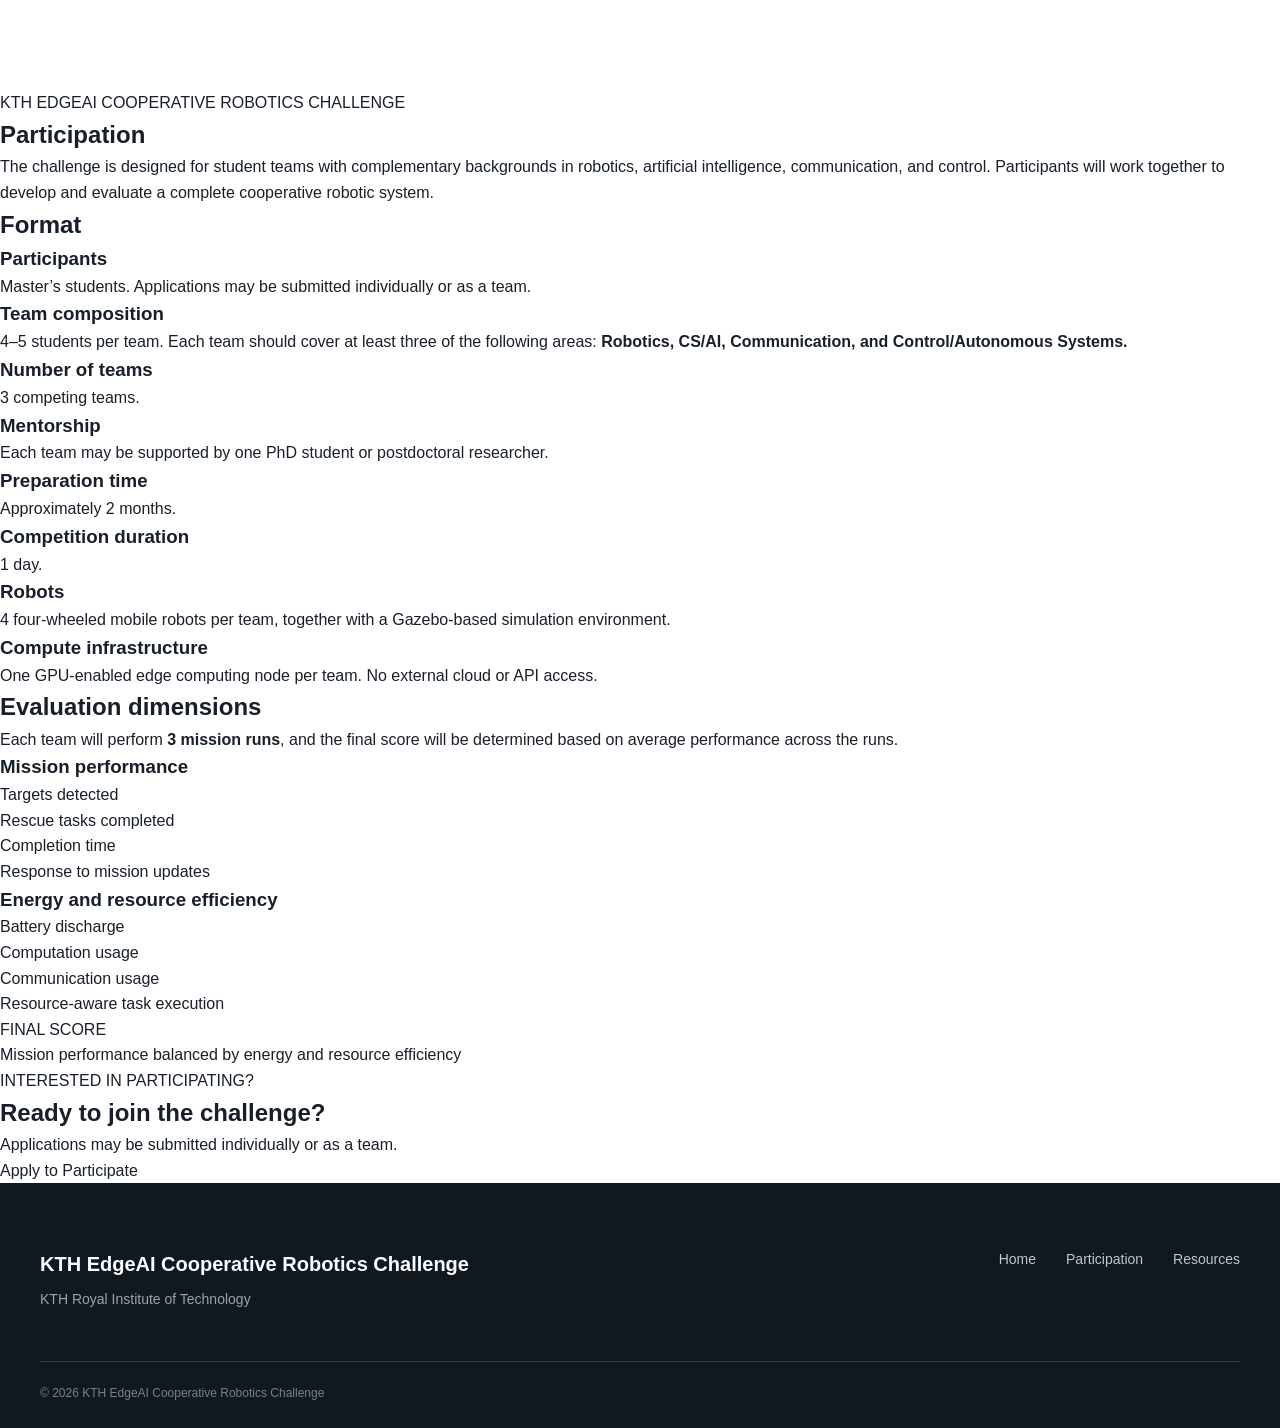
==== participation.html @ 6d17b7ab "Create participation.html" ====
<!DOCTYPE html>
<html lang="en">

<head>
    <meta charset="UTF-8">

    <meta name="viewport"
          content="width=device-width, initial-scale=1.0">

    <title>Participation | KTH EdgeAI Cooperative Robotics Challenge</title>

    <meta name="description"
          content="Participation information for the KTH EdgeAI Cooperative Robotics Challenge.">

    <link rel="stylesheet" href="style.css">
</head>


<body class="inner-page">


<!-- =========================================================
     Header / Navigation
========================================================= -->

<header class="inner-header">

    <div class="nav-container">

        <a href="index.html" class="brand">

            <span class="brand-main">
                KTH
            </span>

            <span class="brand-sub">
                EdgeAI Cooperative<br>
                Robotics Challenge
            </span>

        </a>


        <nav class="main-nav">

            <a href="index.html">
                Home
            </a>

            <a href="participation.html"
               class="active">
                Participation
            </a>

            <a href="resources.html">
                Resources
            </a>

            <a href="apply.html"
               class="apply-button">
                Apply
            </a>

        </nav>

    </div>

</header>



<!-- =========================================================
     Participation Hero
========================================================= -->

<section class="participation-hero">

    <div class="participation-container">

        <p class="page-kicker">
            KTH EDGEAI COOPERATIVE ROBOTICS CHALLENGE
        </p>

        <h1>
            Participation
        </h1>

        <p class="participation-lead">
            The challenge is designed for student teams with complementary
            backgrounds in robotics, artificial intelligence, communication,
            and control. Participants will work together to develop and evaluate
            a complete cooperative robotic system.
        </p>

    </div>

</section>



<!-- =========================================================
     Participation Main Content
========================================================= -->

<main>

    <section class="participation-content">

        <div class="participation-container">

            <div class="participation-grid">


                <!-- =================================================
                     LEFT: FORMAT
                ================================================== -->

                <section class="participation-panel format-panel">

                    <h2>
                        Format
                    </h2>


                    <div class="format-item">

                        <h3>
                            Participants
                        </h3>

                        <p>
                            Master’s students. Applications may be submitted
                            individually or as a team.
                        </p>

                    </div>


                    <div class="format-item">

                        <h3>
                            Team composition
                        </h3>

                        <p>
                            4–5 students per team. Each team should cover at least
                            three of the following areas:
                            <strong>
                                Robotics, CS/AI, Communication,
                                and Control/Autonomous Systems.
                            </strong>
                        </p>

                    </div>


                    <div class="format-item">

                        <h3>
                            Number of teams
                        </h3>

                        <p>
                            3 competing teams.
                        </p>

                    </div>


                    <div class="format-item">

                        <h3>
                            Mentorship
                        </h3>

                        <p>
                            Each team may be supported by one PhD student
                            or postdoctoral researcher.
                        </p>

                    </div>


                    <div class="format-item">

                        <h3>
                            Preparation time
                        </h3>

                        <p>
                            Approximately 2 months.
                        </p>

                    </div>


                    <div class="format-item">

                        <h3>
                            Competition duration
                        </h3>

                        <p>
                            1 day.
                        </p>

                    </div>


                    <div class="format-item">

                        <h3>
                            Robots
                        </h3>

                        <p>
                            4 four-wheeled mobile robots per team, together with
                            a Gazebo-based simulation environment.
                        </p>

                    </div>


                    <div class="format-item">

                        <h3>
                            Compute infrastructure
                        </h3>

                        <p>
                            One GPU-enabled edge computing node per team.
                            No external cloud or API access.
                        </p>

                    </div>

                </section>



                <!-- =================================================
                     RIGHT: EVALUATION
                ================================================== -->

                <section class="participation-panel evaluation-panel">

                    <h2>
                        Evaluation dimensions
                    </h2>


                    <p class="evaluation-intro">
                        Each team will perform
                        <strong>3 mission runs</strong>,
                        and the final score will be determined based on
                        average performance across the runs.
                    </p>


                    <!-- Mission performance -->

                    <div class="evaluation-card mission-card">

                        <h3>
                            Mission performance
                        </h3>

                        <ul>
                            <li>Targets detected</li>
                            <li>Rescue tasks completed</li>
                            <li>Completion time</li>
                            <li>Response to mission updates</li>
                        </ul>

                    </div>


                    <!-- Energy -->

                    <div class="evaluation-card energy-card">

                        <h3>
                            Energy and resource efficiency
                        </h3>

                        <ul>
                            <li>Battery discharge</li>
                            <li>Computation usage</li>
                            <li>Communication usage</li>
                            <li>Resource-aware task execution</li>
                        </ul>

                    </div>


                    <div class="score-box">

                        <p class="score-label">
                            FINAL SCORE
                        </p>

                        <p class="score-text">
                            Mission performance balanced by
                            energy and resource efficiency
                        </p>

                    </div>

                </section>


            </div>

        </div>

    </section>



    <!-- =====================================================
         Apply CTA
    ====================================================== -->

    <section class="participation-cta">

        <div class="participation-container">

            <div class="cta-content">

                <div>

                    <p class="page-kicker">
                        INTERESTED IN PARTICIPATING?
                    </p>

                    <h2>
                        Ready to join the challenge?
                    </h2>

                    <p>
                        Applications may be submitted individually or as a team.
                    </p>

                </div>


                <a href="apply.html"
                   class="cta-button">
                    Apply to Participate
                </a>

            </div>

        </div>

    </section>

</main>



<!-- =========================================================
     Footer
========================================================= -->

<footer class="site-footer">

    <div class="footer-container">


        <div class="footer-brand">

            <h3>
                KTH EdgeAI Cooperative Robotics Challenge
            </h3>

            <p>
                KTH Royal Institute of Technology
            </p>

        </div>


        <div class="footer-links">

            <a href="index.html">
                Home
            </a>

            <a href="participation.html">
                Participation
            </a>

            <a href="resources.html">
                Resources
            </a>

        </div>


    </div>


    <div class="footer-bottom">
        © 2026 KTH EdgeAI Cooperative Robotics Challenge
    </div>

</footer>


</body>

</html>
---- style.css ----
/* =========================================================
   Base
========================================================= */

* {
    margin: 0;
    padding: 0;
    box-sizing: border-box;
}


html {
    scroll-behavior: smooth;
}


body {
    font-family: Arial, Helvetica, sans-serif;

    color: #17202a;

    background: #ffffff;

    line-height: 1.6;
}


img {
    max-width: 100%;
    display: block;
}


a {
    color: inherit;
    text-decoration: none;
}



/* =========================================================
   Header / Navigation
========================================================= */

.site-header {
    position: absolute;

    top: 0;
    left: 0;

    width: 100%;

    z-index: 100;

    border-bottom:
        1px solid rgba(255, 255, 255, 0.22);
}


.nav-container {
    max-width: 1280px;

    margin: 0 auto;

    padding: 22px 40px;

    display: flex;

    align-items: center;

    justify-content: space-between;
}



/* Brand */

.brand {
    display: flex;

    align-items: center;

    gap: 15px;

    color: #ffffff;
}


.brand-main {
    font-size: 29px;

    font-weight: 800;

    letter-spacing: -1px;
}


.brand-sub {
    padding-left: 15px;

    border-left:
        1px solid rgba(255, 255, 255, 0.55);

    font-size: 13px;

    font-weight: 500;

    line-height: 1.3;
}



/* Navigation */

.main-nav {
    display: flex;

    align-items: center;

    gap: 34px;
}


.main-nav a {
    color: rgba(255, 255, 255, 0.9);

    font-size: 14px;

    font-weight: 600;

    transition: opacity 0.2s ease;
}


.main-nav a:hover {
    opacity: 0.7;
}


.main-nav .active {
    color: #ffffff;
}


.main-nav .apply-button {
    padding: 10px 20px;

    border:
        1px solid rgba(255, 255, 255, 0.85);

    border-radius: 3px;

    transition:
        background 0.2s ease,
        color 0.2s ease;
}


.main-nav .apply-button:hover {
    background: #ffffff;

    color: #17202a;

    opacity: 1;
}



/* =========================================================
   Hero
========================================================= */

.hero {
    position: relative;

    min-height: 720px;

    display: flex;

    align-items: center;

    background-image:
        url("images/hero.png");

    background-size: cover;

    background-position: center;
}


.hero-overlay {
    position: absolute;

    inset: 0;

    background:
        linear-gradient(
            90deg,
            rgba(5, 18, 33, 0.90) 0%,
            rgba(5, 18, 33, 0.70) 42%,
            rgba(5, 18, 33, 0.25) 75%,
            rgba(5, 18, 33, 0.10) 100%
        );
}


.hero-container {
    position: relative;

    z-index: 2;

    width: 100%;

    max-width: 1280px;

    margin: 0 auto;

    padding:
        145px 40px 90px;
}


.hero-content {
    max-width: 760px;
}


.hero-kicker {
    margin-bottom: 18px;

    color:
        rgba(255, 255, 255, 0.72);

    font-size: 13px;

    font-weight: 700;

    letter-spacing: 2.2px;
}


.hero h1 {
    color: #ffffff;

    font-size:
        clamp(52px, 5.6vw, 84px);

    line-height: 1;

    letter-spacing: -3px;

    font-weight: 700;
}


.hero-description {
    max-width: 650px;

    margin-top: 28px;

    color:
        rgba(255, 255, 255, 0.88);

    font-size: 19px;

    line-height: 1.65;
}


.hero-button {
    display: inline-block;

    margin-top: 34px;

    padding:
        14px 24px;

    background: #ffffff;

    color: #17202a;

    font-size: 14px;

    font-weight: 700;

    border-radius: 3px;

    transition:
        transform 0.2s ease,
        background 0.2s ease;
}


.hero-button:hover {
    transform:
        translateY(-2px);

    background: #f0f2f4;
}



/* =========================================================
   General content
========================================================= */

.content-section {
    padding:
        85px 40px 110px;
}


.content-grid {
    max-width: 1280px;

    margin: 0 auto;

    display: grid;

    grid-template-columns:
        minmax(0, 2.5fr)
        minmax(280px, 0.8fr);

    gap: 70px;
}


.section-label {
    margin-bottom: 18px;

    color: #687583;

    font-size: 12px;

    font-weight: 800;

    letter-spacing: 2.1px;
}



/* =========================================================
   Challenge
========================================================= */

.challenge-section {
    width: 100%;
}


.challenge-layout {
    display: grid;

    grid-template-columns:
        minmax(0, 1.1fr)
        minmax(300px, 0.9fr);

    gap: 46px;

    align-items: center;
}



/* Challenge text */

.challenge-text {
    max-width: none;

    padding: 30px 32px;

    background: #f4f7fb;

    border: 1px solid #cfdcf0;

    border-radius: 14px;
}

.challenge-overview {
    margin: 0 0 18px;

    color: #1f2933;

    font-size: 16px;

    line-height: 1.55;
}

.challenge-list {
    margin: 0;

    padding-left: 22px;

    color: #1f2933;

    font-size: 15px;

    line-height: 1.5;
}

.challenge-list li {
    margin-bottom: 11px;

    padding-left: 5px;
}

.challenge-list li::marker {
    font-size: 1.15em;
}

.challenge-note {
    margin-top: 22px;

    color: #1f2933;

    font-size: 14px;

    line-height: 1.55;
}


/* Challenge image */

.challenge-image-block {
    width: 100%;

    align-self: center;
}


.challenge-image {
    width: 100%;

    max-width: 430px;

    margin-left: auto;

    height: auto;

    object-fit: contain;
}


.image-caption {
    max-width: 430px;

    margin:
        10px 0 0 auto;

    color: #637181;

    text-align: center;

    font-size: 12px;

    font-weight: 600;

    line-height: 1.4;
}



/* =========================================================
   Technical Architecture
========================================================= */

.architecture-section {
    margin-top: 80px;
    padding-top: 65px;

    border-top: 1px solid #dfe4e8;
}


/* 2 × 2 layout */

.architecture-grid {
    display: grid;

    grid-template-columns: repeat(2, minmax(0, 1fr));

    gap: 22px;

    align-items: stretch;
}


/* Cards */

.architecture-card {
    padding: 24px 26px;

    background: #f4f7fb;

    border: 1px solid #cfdbef;

    border-radius: 12px;

    min-height: 210px;
}


.architecture-card h3 {
    margin-bottom: 14px;

    color: #315f9c;

    font-size: 19px;

    font-weight: 700;

    line-height: 1.3;
}


.architecture-card:nth-child(2) h3 {
    color: #4f7b3a;
}


.architecture-card:nth-child(3) h3 {
    color: #6d3ba3;
}


.architecture-card ul {
    margin: 0;

    padding-left: 22px;

    color: #26313a;

    font-size: 14px;

    line-height: 1.55;
}


.architecture-card li {
    margin-bottom: 9px;

    padding-left: 3px;
}


.architecture-card li:last-child {
    margin-bottom: 0;
}


/* Figure */

.architecture-figure {
    display: flex;

    align-items: center;

    justify-content: center;

    padding: 20px;

    background: #f7f8f9;

    border: 1px solid #e0e5e8;

    border-radius: 12px;
}


.architecture-image {
    width: 100%;

    max-width: 520px;

    height: auto;

    display: block;
}


/* Responsive */

@media (max-width: 850px) {

    .architecture-grid {
        grid-template-columns: 1fr;
    }

    .architecture-card {
        min-height: auto;
    }

}


/* =========================================================
   Latest News
========================================================= */

.news-column {
    padding-left: 45px;

    border-left:
        1px solid #dfe4e8;
}


.news-header {
    margin-bottom: 12px;
}


.news-column h2 {
    color: #17202a;

    font-size: 39px;

    font-weight: 700;

    line-height: 1.1;

    letter-spacing: -1.4px;
}


.news-item {
    padding:
        33px 0;

    border-bottom:
        1px solid #dfe4e8;
}


.news-date {
    margin-bottom: 9px;

    color: #727f8b;

    font-size: 11px;

    font-weight: 800;

    letter-spacing: 1.7px;
}


.news-item h3 {
    margin-bottom: 12px;

    color: #17202a;

    font-size: 20px;

    font-weight: 650;

    line-height: 1.35;
}


.news-item p:last-child {
    color: #66717b;

    font-size: 14px;

    line-height: 1.65;
}



/* =========================================================
   Timeline
========================================================= */

.timeline-section {
    padding:
        95px 40px 115px;

    background: #f3f5f6;
}


.timeline-container {
    max-width: 1280px;

    margin: 0 auto;
}


.timeline-heading {
    max-width: 600px;
}


.timeline-heading h2 {
    color: #17202a;

    font-size:
        clamp(38px, 4vw, 54px);

    font-weight: 650;

    line-height: 1.1;

    letter-spacing: -1.5px;
}


.timeline-heading > p:last-child {
    margin-top: 18px;

    color: #626d75;

    font-size: 17px;
}


.timeline {
    position: relative;

    margin-top: 70px;

    display: grid;

    grid-template-columns:
        repeat(5, 1fr);

    gap: 25px;
}


.timeline::before {
    content: "";

    position: absolute;

    top: 7px;

    left: 6px;

    right: 6px;

    height: 1px;

    background: #adb5bc;
}


.timeline-item {
    position: relative;

    padding-top: 38px;
}


.timeline-dot {
    position: absolute;

    top: 0;

    left: 0;

    width: 15px;

    height: 15px;

    background: #17202a;

    border:
        4px solid #f3f5f6;

    outline:
        1px solid #17202a;

    border-radius: 50%;
}


.timeline-month {
    margin-bottom: 10px;

    color: #6b747d;

    font-size: 12px;

    font-weight: 800;

    letter-spacing: 1.5px;
}


.timeline-item h3 {
    margin-bottom: 10px;

    color: #17202a;

    font-size: 19px;

    font-weight: 650;
}


.timeline-item p:last-child {
    color: #667079;

    font-size: 14px;

    line-height: 1.6;
}



/* =========================================================
   Footer
========================================================= */

.site-footer {
    padding:
        65px 40px 25px;

    background: #101820;

    color: #ffffff;
}


.footer-container {
    max-width: 1280px;

    margin: 0 auto;

    padding-bottom: 50px;

    display: flex;

    align-items: flex-start;

    justify-content: space-between;
}


.footer-brand h3 {
    margin-bottom: 8px;

    font-size: 20px;

    font-weight: 650;
}


.footer-brand p {
    color:
        rgba(255, 255, 255, 0.6);

    font-size: 14px;
}


.footer-links {
    display: flex;

    gap: 30px;
}


.footer-links a {
    color:
        rgba(255, 255, 255, 0.75);

    font-size: 14px;
}


.footer-links a:hover {
    color: #ffffff;
}


.footer-bottom {
    max-width: 1280px;

    margin: 0 auto;

    padding-top: 22px;

    border-top:
        1px solid rgba(255, 255, 255, 0.15);

    color:
        rgba(255, 255, 255, 0.45);

    font-size: 12px;
}



/* =========================================================
   Responsive - tablet
========================================================= */

@media (max-width: 1050px) {

    .content-grid {
        grid-template-columns: 1fr;

        gap: 70px;
    }


    .news-column {
        padding-left: 0;

        padding-top: 55px;

        border-left: none;

        border-top:
            1px solid #dfe4e8;
    }


.challenge-layout {
    display: grid;

    grid-template-columns: 1.05fr 0.95fr;

    gap: 36px;

    align-items: center;
}


    .challenge-image {
        max-width: 390px;
    }


    .image-caption {
        max-width: 390px;
    }

}



/* =========================================================
   Responsive - smaller tablet
========================================================= */

@media (max-width: 800px) {

    .nav-container {
        padding:
            20px 24px;
    }


    .brand-sub {
        display: none;
    }


    .main-nav {
        gap: 18px;
    }


    .hero-container {
        padding-left: 24px;

        padding-right: 24px;
    }


    .content-section {
        padding-left: 24px;

        padding-right: 24px;
    }


    .challenge-layout {
        grid-template-columns: 1fr;

        gap: 32px;
    }


    .challenge-image {
        max-width: 600px;

        margin-left: 0;
    }


    .image-caption {
        max-width: 600px;

        margin-left: 0;
    }


    .timeline {
        grid-template-columns: 1fr;

        gap: 34px;
    }


    .timeline::before {
        top: 0;

        bottom: 0;

        left: 7px;

        right: auto;

        width: 1px;

        height: auto;
    }


    .timeline-item {
        padding-top: 0;

        padding-left: 42px;
    }


    .timeline-dot {
        top: 3px;

        left: 0;
    }

}



/* =========================================================
   Responsive - mobile
========================================================= */

@media (max-width: 620px) {

    .site-header {
        position: relative;

        background: #101820;
    }


    .nav-container {
        align-items: flex-start;

        gap: 20px;
    }


    .main-nav {
        flex-wrap: wrap;

        justify-content: flex-end;

        gap:
            12px 15px;
    }


    .main-nav a {
        font-size: 12px;
    }


    .main-nav .apply-button {
        padding:
            7px 13px;
    }


    .hero {
        min-height: 610px;
    }


    .hero-container {
        padding-top: 85px;

        padding-bottom: 70px;
    }


    .hero h1 {
        font-size: 48px;

        letter-spacing: -2px;
    }


    .hero-description {
        font-size: 17px;
    }


    .content-section {
        padding-top: 70px;

        padding-bottom: 80px;
    }


    .architecture-section {
        margin-top: 65px;

        padding-top: 55px;
    }


    .architecture-image-wrapper {
        padding: 12px;
    }


    .timeline-section {
        padding:
            75px 24px 85px;
    }


    .footer-container {
        flex-direction: column;

        gap: 35px;
    }

}
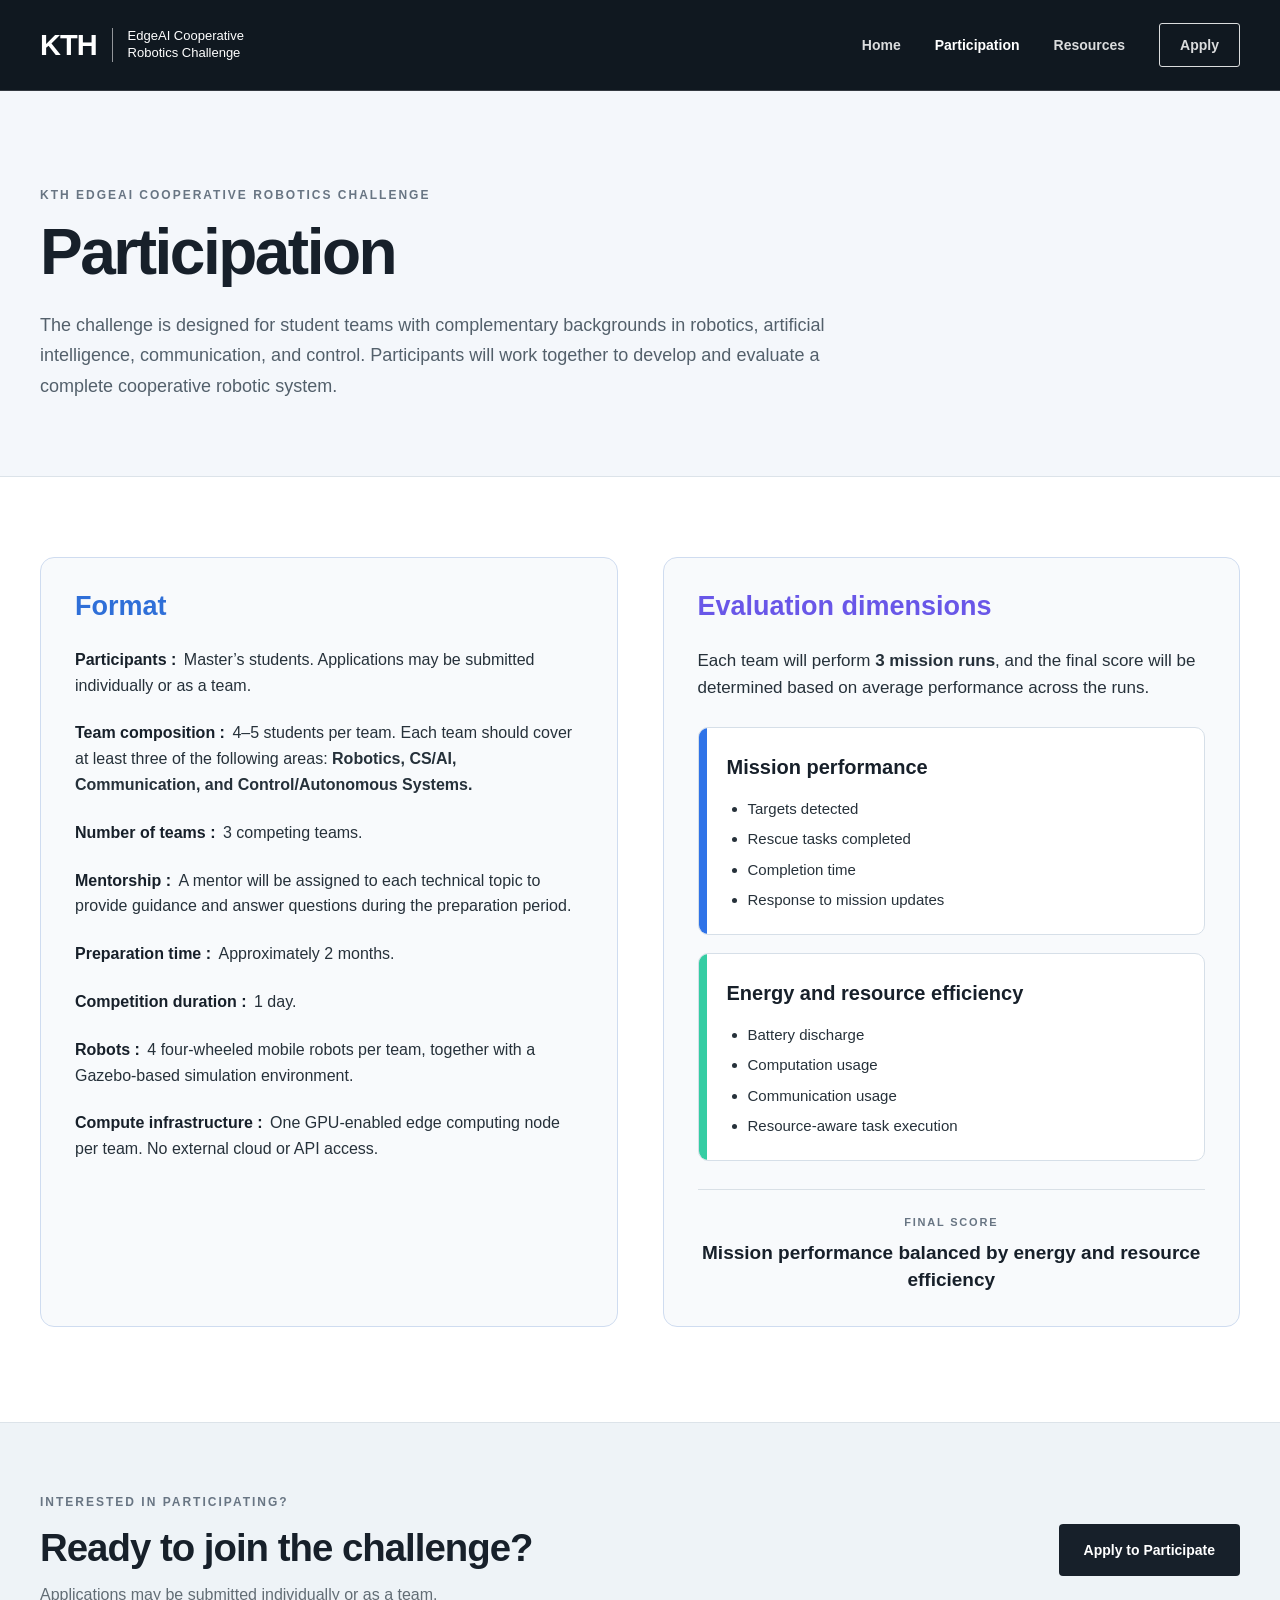
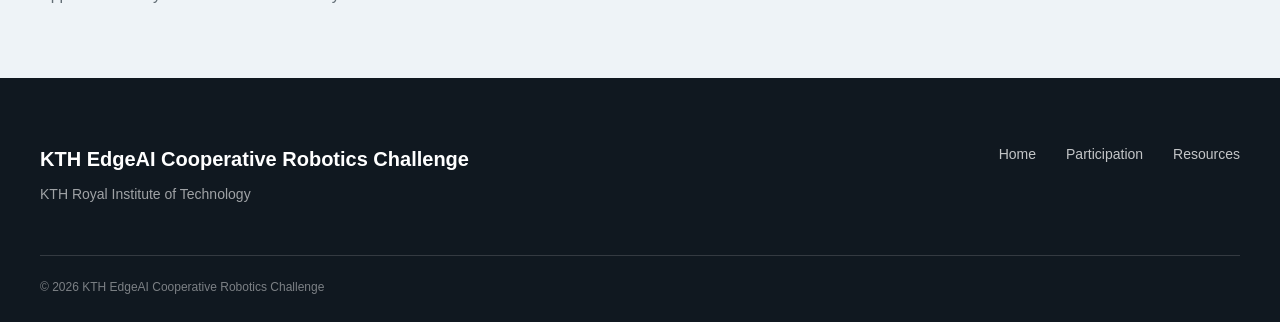
==== commit 1889a14d: "Update participation.html" ====
--- a/participation.html
+++ b/participation.html
@@ -174,8 +174,7 @@
                         </h3>
 
                         <p>
-                            Each team may be supported by one PhD student
-                            or postdoctoral researcher.
+                            A mentor will be assigned to each technical topic to provide guidance and answer questions during the preparation period. 
                         </p>
 
                     </div>
--- a/style.css
+++ b/style.css
@@ -1136,3 +1136,801 @@
     }
 
 }
+
+/* =========================================================
+   Participation Page
+========================================================= */
+
+.inner-page {
+    background: #ffffff;
+}
+
+
+/* =========================================================
+   Inner page navigation
+========================================================= */
+
+.inner-header {
+    width: 100%;
+
+    background: #101820;
+
+    border-bottom:
+        1px solid rgba(255, 255, 255, 0.15);
+}
+
+
+.inner-header .brand {
+    color: #ffffff;
+}
+
+
+.inner-header .main-nav a {
+    color: rgba(255, 255, 255, 0.85);
+}
+
+
+.inner-header .main-nav .active {
+    color: #ffffff;
+}
+
+
+/* =========================================================
+   Participation hero
+========================================================= */
+
+.participation-hero {
+    padding:
+        95px 40px 75px;
+
+    background: #f4f7fb;
+
+    border-bottom:
+        1px solid #dce3e9;
+}
+
+
+.participation-container {
+    max-width: 1280px;
+
+    margin: 0 auto;
+}
+
+
+.page-kicker {
+    margin-bottom: 14px;
+
+    color: #687583;
+
+    font-size: 12px;
+
+    font-weight: 800;
+
+    letter-spacing: 2px;
+}
+
+
+.participation-hero h1 {
+    color: #17202a;
+
+    font-size:
+        clamp(48px, 5vw, 72px);
+
+    line-height: 1;
+
+    font-weight: 700;
+
+    letter-spacing: -2.5px;
+}
+
+
+.participation-lead {
+    max-width: 820px;
+
+    margin-top: 26px;
+
+    color: #53606b;
+
+    font-size: 18px;
+
+    line-height: 1.7;
+}
+
+
+/* =========================================================
+   Participation content
+========================================================= */
+
+.participation-content {
+    padding:
+        80px 40px 95px;
+}
+
+
+.participation-grid {
+    display: grid;
+
+    grid-template-columns:
+        minmax(0, 1fr)
+        minmax(0, 1fr);
+
+    gap: 45px;
+
+    align-items: stretch;
+}
+
+
+/* Main panels */
+
+.participation-panel {
+    padding:
+        32px 34px;
+
+    background: #f8fafc;
+
+    border:
+        1px solid #cfdcf0;
+
+    border-radius: 14px;
+}
+
+
+.participation-panel > h2 {
+    margin-bottom: 24px;
+
+    font-size: 27px;
+
+    font-weight: 700;
+
+    line-height: 1.2;
+}
+
+
+.format-panel > h2 {
+    color: #2f6fd8;
+}
+
+
+.evaluation-panel > h2 {
+    color: #6957e8;
+}
+
+
+/* =========================================================
+   Format
+========================================================= */
+
+.format-item {
+    margin-bottom: 22px;
+}
+
+
+.format-item:last-child {
+    margin-bottom: 0;
+}
+
+
+.format-item h3 {
+    display: inline;
+
+    color: #17202a;
+
+    font-size: 16px;
+
+    font-weight: 700;
+}
+
+
+.format-item h3::after {
+    content: ":";
+}
+
+
+.format-item p {
+    display: inline;
+
+    margin-left: 3px;
+
+    color: #26313a;
+
+    font-size: 16px;
+
+    line-height: 1.55;
+}
+
+
+/* =========================================================
+   Evaluation
+========================================================= */
+
+.evaluation-intro {
+    margin-bottom: 26px;
+
+    color: #26313a;
+
+    font-size: 17px;
+
+    line-height: 1.6;
+}
+
+
+.evaluation-card {
+    position: relative;
+
+    margin-bottom: 18px;
+
+    padding:
+        23px 25px 23px 28px;
+
+    background: #ffffff;
+
+    border:
+        1px solid #d6dfe8;
+
+    border-radius: 10px;
+
+    overflow: hidden;
+}
+
+
+.evaluation-card::before {
+    content: "";
+
+    position: absolute;
+
+    top: 0;
+
+    bottom: 0;
+
+    left: 0;
+
+    width: 8px;
+}
+
+
+.mission-card::before {
+    background: #2f73e8;
+}
+
+
+.energy-card::before {
+    background: #35cda3;
+}
+
+
+.evaluation-card h3 {
+    margin-bottom: 14px;
+
+    color: #17202a;
+
+    font-size: 20px;
+
+    font-weight: 700;
+}
+
+
+.evaluation-card ul {
+    margin: 0;
+
+    padding-left: 21px;
+
+    color: #26313a;
+
+    font-size: 15px;
+
+    line-height: 1.55;
+}
+
+
+.evaluation-card li {
+    margin-bottom: 7px;
+}
+
+
+.evaluation-card li:last-child {
+    margin-bottom: 0;
+}
+
+
+/* Final score */
+
+.score-box {
+    margin-top: 28px;
+
+    padding-top: 24px;
+
+    border-top:
+        1px solid #d9e0e6;
+
+    text-align: center;
+}
+
+
+.score-label {
+    margin-bottom: 7px;
+
+    color: #687583;
+
+    font-size: 11px;
+
+    font-weight: 800;
+
+    letter-spacing: 1.8px;
+}
+
+
+.score-text {
+    max-width: 500px;
+
+    margin: 0 auto;
+
+    color: #17202a;
+
+    font-size: 19px;
+
+    font-weight: 700;
+
+    line-height: 1.45;
+}
+
+
+/* =========================================================
+   CTA
+========================================================= */
+
+.participation-cta {
+    padding:
+        70px 40px;
+
+    background: #eef3f7;
+
+    border-top:
+        1px solid #dce3e9;
+}
+
+
+.cta-content {
+    display: flex;
+
+    align-items: center;
+
+    justify-content: space-between;
+
+    gap: 50px;
+}
+
+
+.cta-content h2 {
+    color: #17202a;
+
+    font-size:
+        clamp(30px, 3vw, 44px);
+
+    font-weight: 650;
+
+    line-height: 1.15;
+
+    letter-spacing: -1px;
+}
+
+
+.cta-content > div > p:last-child {
+    margin-top: 12px;
+
+    color: #626d75;
+
+    font-size: 16px;
+}
+
+
+.cta-button {
+    flex-shrink: 0;
+
+    padding:
+        15px 25px;
+
+    background: #17202a;
+
+    color: #ffffff;
+
+    border-radius: 4px;
+
+    font-size: 14px;
+
+    font-weight: 700;
+
+    transition:
+        transform 0.2s ease,
+        background 0.2s ease;
+}
+
+
+.cta-button:hover {
+    transform:
+        translateY(-2px);
+
+    background: #2d3944;
+}
+
+
+/* =========================================================
+   Participation responsive
+========================================================= */
+
+@media (max-width: 900px) {
+
+    .participation-grid {
+        grid-template-columns: 1fr;
+    }
+
+
+    .cta-content {
+        flex-direction: column;
+
+        align-items: flex-start;
+    }
+
+}
+
+
+@media (max-width: 620px) {
+
+    .participation-hero {
+        padding:
+            70px 24px 55px;
+    }
+
+
+    .participation-content {
+        padding:
+            55px 24px 70px;
+    }
+
+
+    .participation-panel {
+        padding:
+            26px 22px;
+    }
+
+
+    .participation-cta {
+        padding:
+            55px 24px;
+    }
+
+
+    .format-item h3,
+    .format-item p {
+        font-size: 15px;
+    }
+
+}
+
+/* =========================================================
+   Resources Page
+========================================================= */
+
+.resources-hero {
+    padding:
+        95px 40px 75px;
+
+    background: #f4f7fb;
+
+    border-bottom:
+        1px solid #dce3e9;
+}
+
+
+.resources-container {
+    max-width: 1280px;
+
+    margin: 0 auto;
+}
+
+
+.resources-hero h1 {
+    color: #17202a;
+
+    font-size:
+        clamp(48px, 5vw, 72px);
+
+    line-height: 1;
+
+    font-weight: 700;
+
+    letter-spacing: -2.5px;
+}
+
+
+.resources-lead {
+    max-width: 760px;
+
+    margin-top: 26px;
+
+    color: #53606b;
+
+    font-size: 18px;
+
+    line-height: 1.7;
+}
+
+
+
+/* =========================================================
+   Resources content
+========================================================= */
+
+.resources-content {
+    padding:
+        75px 40px 110px;
+}
+
+
+.resource-section {
+    padding:
+        55px 0;
+
+    border-bottom:
+        1px solid #dfe4e8;
+}
+
+
+.resource-section:first-child {
+    padding-top: 0;
+}
+
+
+.resource-section:last-child {
+    border-bottom: none;
+}
+
+
+
+/* Section heading */
+
+.resource-section-heading {
+    display: grid;
+
+    grid-template-columns:
+        55px minmax(0, 1fr);
+
+    gap: 20px;
+
+    margin-bottom: 30px;
+}
+
+
+.resource-number {
+    padding-top: 5px;
+
+    color: #8a96a1;
+
+    font-size: 12px;
+
+    font-weight: 800;
+
+    letter-spacing: 1.5px;
+}
+
+
+.resource-section-heading h2 {
+    color: #17202a;
+
+    font-size: 29px;
+
+    font-weight: 700;
+
+    line-height: 1.2;
+
+    letter-spacing: -0.5px;
+}
+
+
+.resource-section-heading div > p {
+    max-width: 690px;
+
+    margin-top: 8px;
+
+    color: #68737d;
+
+    font-size: 15px;
+
+    line-height: 1.6;
+}
+
+
+
+/* =========================================================
+   Resource cards
+========================================================= */
+
+.resource-grid {
+    margin-left: 75px;
+
+    display: grid;
+
+    grid-template-columns:
+        repeat(3, minmax(0, 1fr));
+
+    gap: 18px;
+}
+
+
+.resource-card {
+    min-height: 205px;
+
+    padding:
+        23px 24px;
+
+    background: #f8fafc;
+
+    border:
+        1px solid #d4dee8;
+
+    border-radius: 11px;
+
+    transition:
+        transform 0.2s ease,
+        border-color 0.2s ease,
+        box-shadow 0.2s ease;
+}
+
+
+.resource-card:hover {
+    transform:
+        translateY(-2px);
+
+    border-color: #b7c7d8;
+
+    box-shadow:
+        0 8px 22px rgba(22, 32, 42, 0.06);
+}
+
+
+.resource-card-top {
+    margin-bottom: 20px;
+
+    display: flex;
+
+    align-items: center;
+
+    justify-content: space-between;
+
+    gap: 15px;
+}
+
+
+.resource-type {
+    color: #456b9b;
+
+    font-size: 10px;
+
+    font-weight: 800;
+
+    letter-spacing: 1.4px;
+}
+
+
+.resource-status {
+    padding:
+        4px 8px;
+
+    background: #edf1f4;
+
+    color: #7a858e;
+
+    border-radius: 20px;
+
+    font-size: 10px;
+
+    font-weight: 700;
+}
+
+
+.resource-card h3 {
+    margin-bottom: 11px;
+
+    color: #17202a;
+
+    font-size: 19px;
+
+    font-weight: 700;
+
+    line-height: 1.3;
+}
+
+
+.resource-card > p {
+    color: #65717b;
+
+    font-size: 14px;
+
+    line-height: 1.6;
+}
+
+
+
+/* =========================================================
+   Downloadable resources
+========================================================= */
+
+.resource-card.resource-available {
+    cursor: pointer;
+
+    background: #ffffff;
+}
+
+
+.resource-card.resource-available .resource-status {
+    background: #e8f5ee;
+
+    color: #28744d;
+}
+
+
+.resource-download {
+    display: inline-block;
+
+    margin-top: 18px;
+
+    color: #245f9e;
+
+    font-size: 13px;
+
+    font-weight: 700;
+}
+
+
+.resource-download:hover {
+    text-decoration: underline;
+}
+
+
+
+/* =========================================================
+   Responsive
+========================================================= */
+
+@media (max-width: 1000px) {
+
+    .resource-grid {
+        grid-template-columns:
+            repeat(2, minmax(0, 1fr));
+    }
+
+}
+
+
+@media (max-width: 700px) {
+
+    .resources-hero {
+        padding:
+            70px 24px 55px;
+    }
+
+
+    .resources-content {
+        padding:
+            55px 24px 80px;
+    }
+
+
+    .resource-section-heading {
+        grid-template-columns: 1fr;
+
+        gap: 5px;
+    }
+
+
+    .resource-number {
+        padding-top: 0;
+    }
+
+
+    .resource-grid {
+        margin-left: 0;
+
+        grid-template-columns: 1fr;
+    }
+
+}
